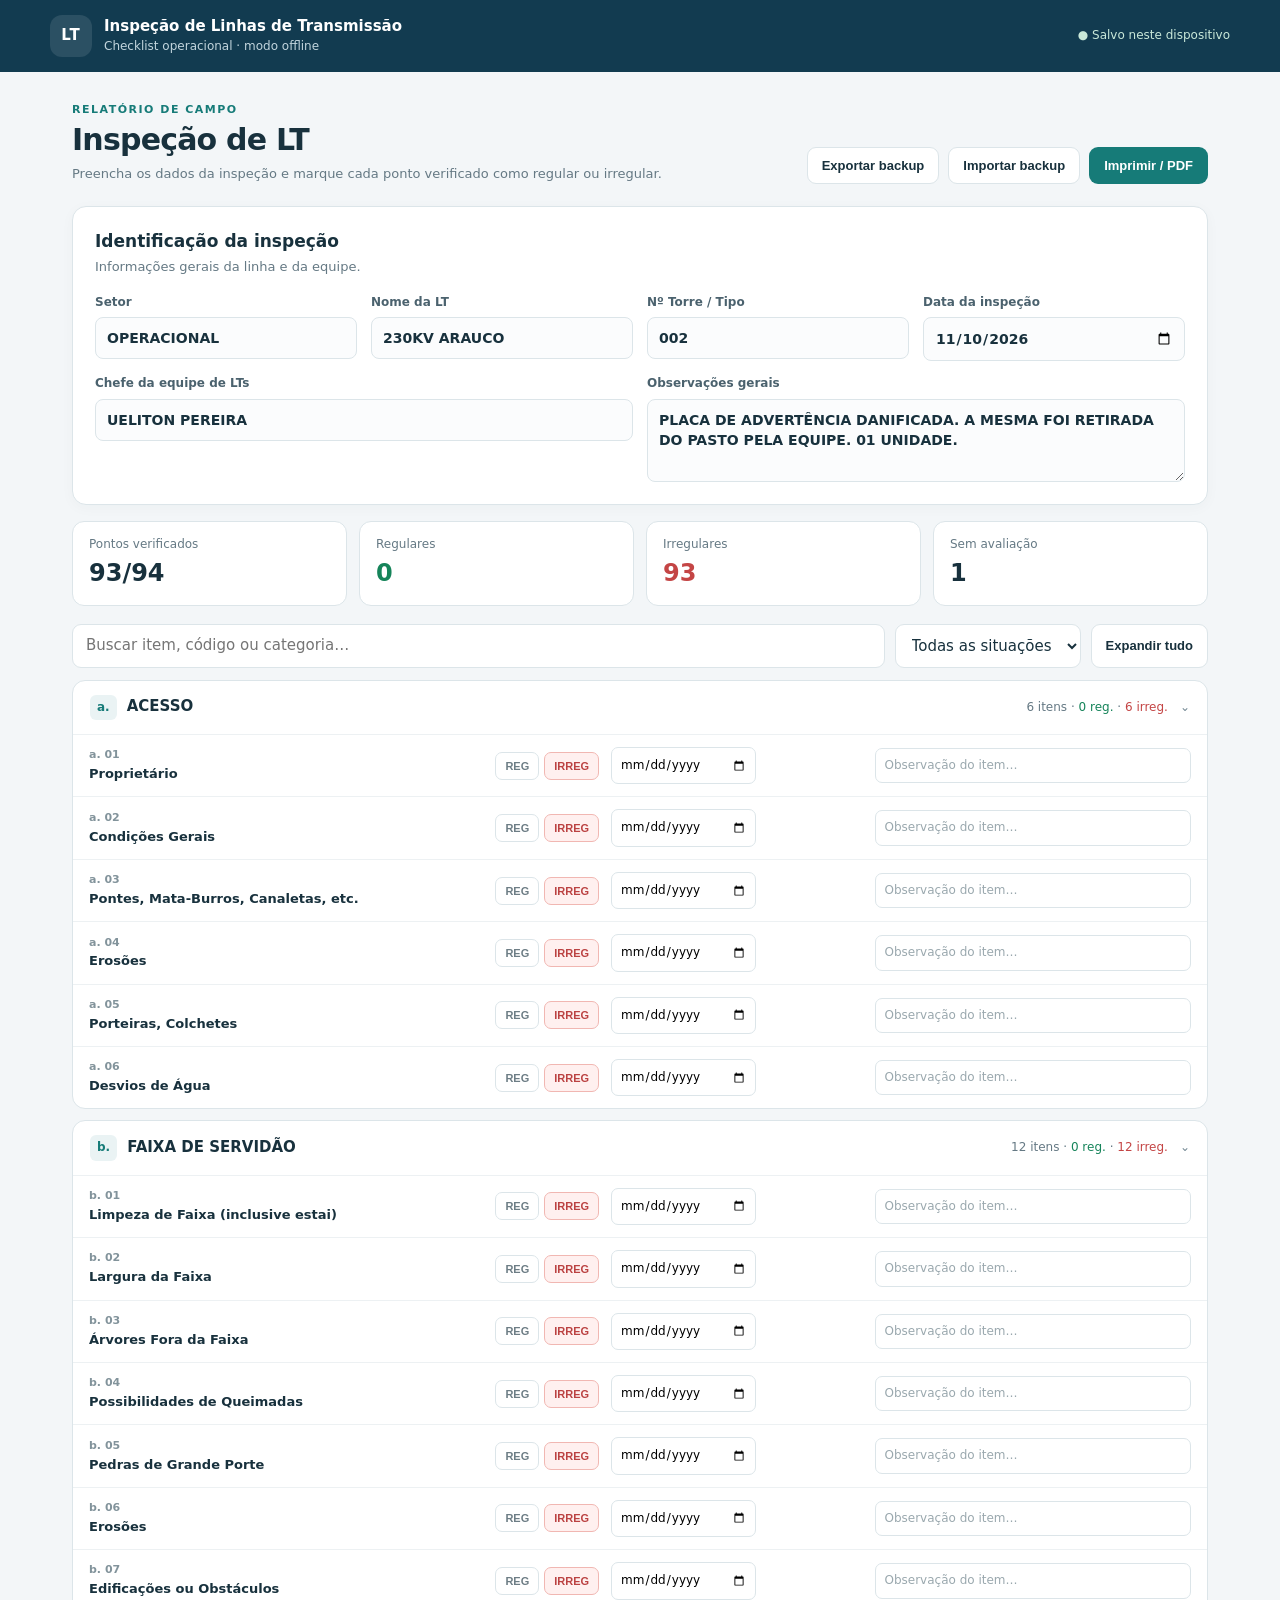
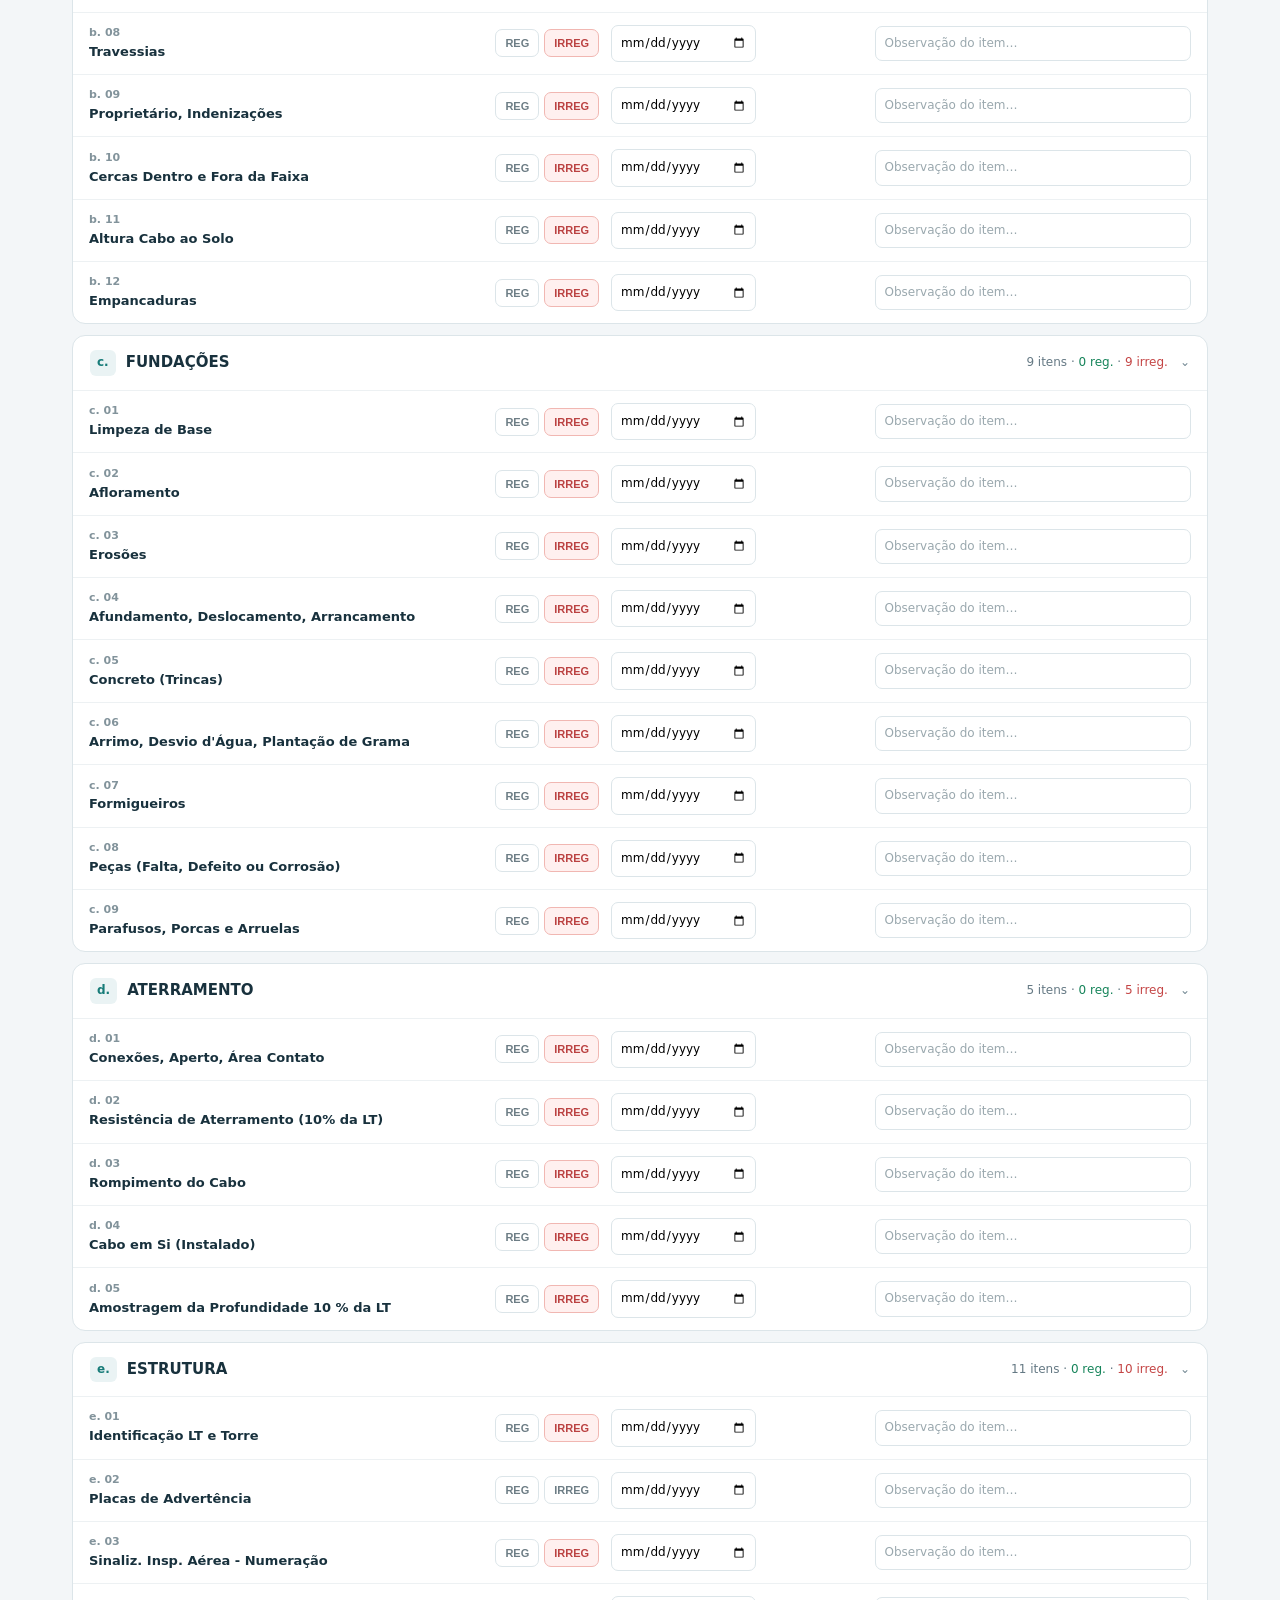
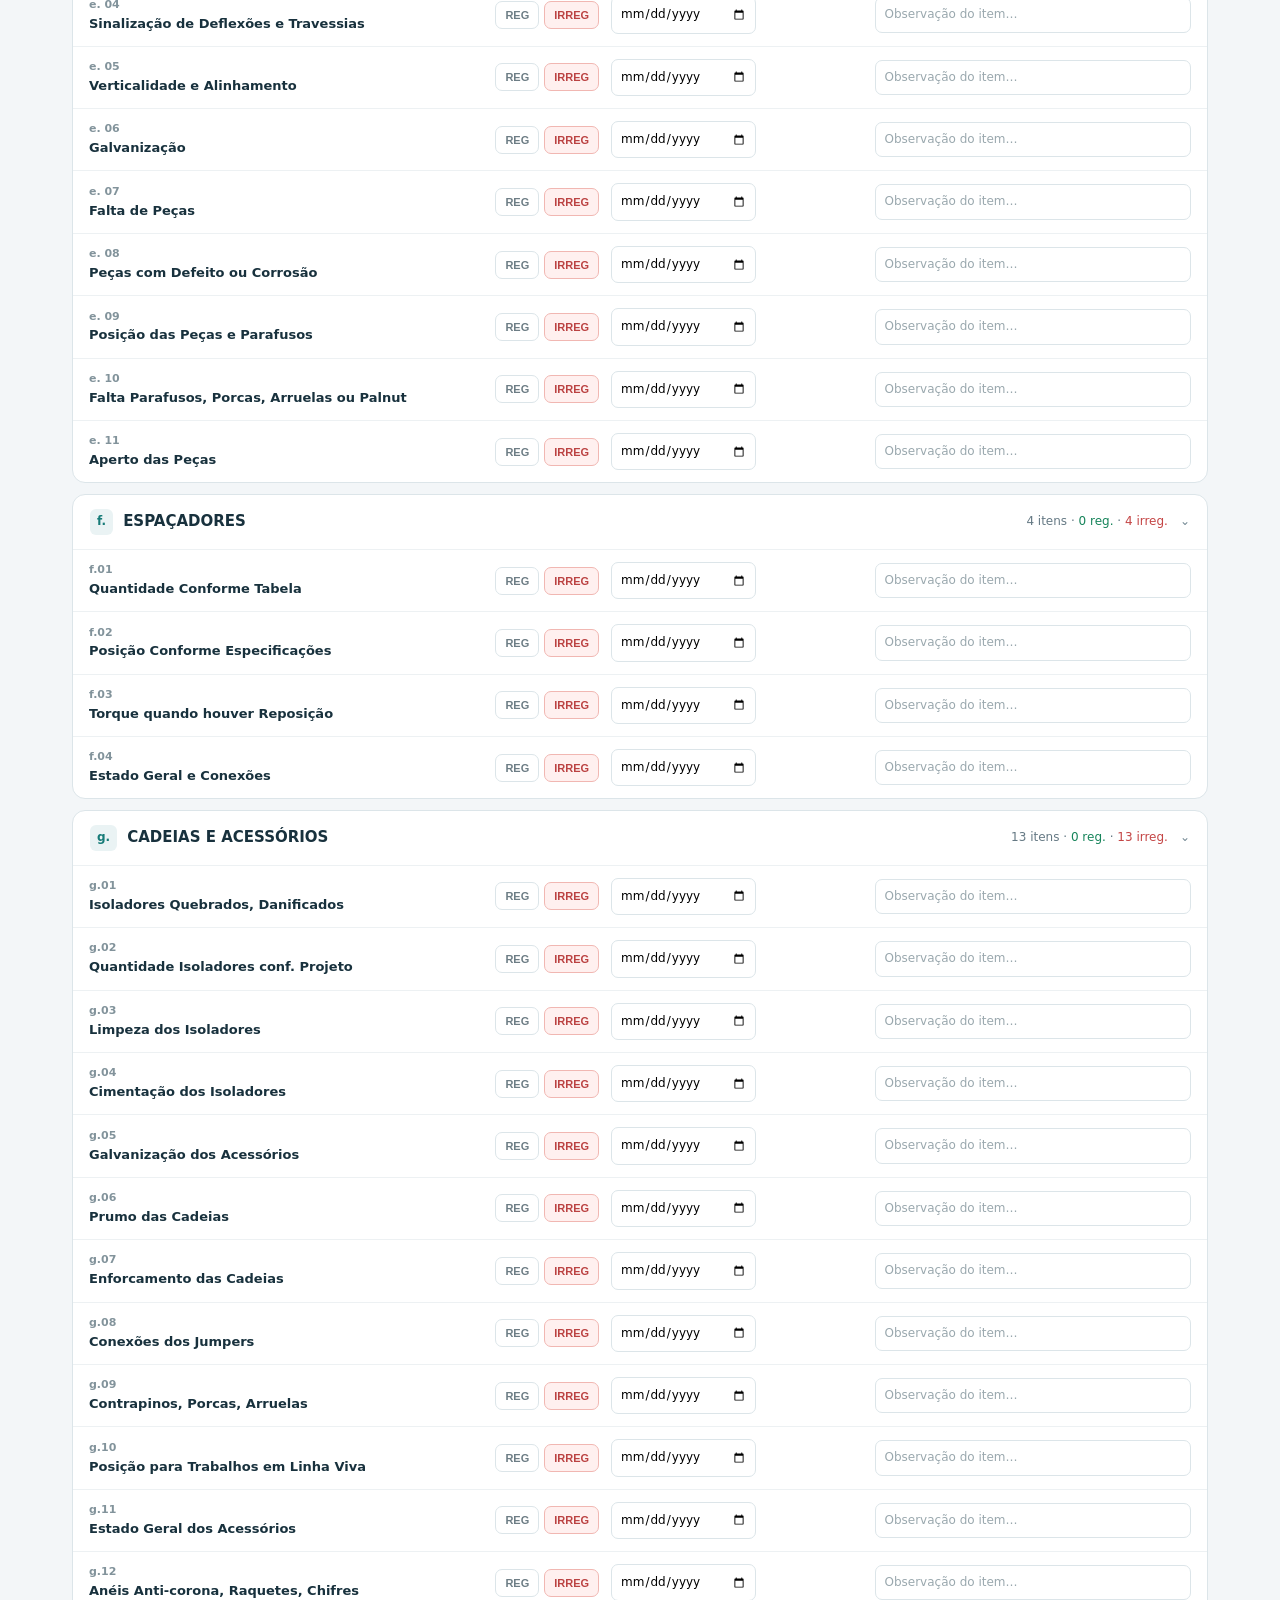
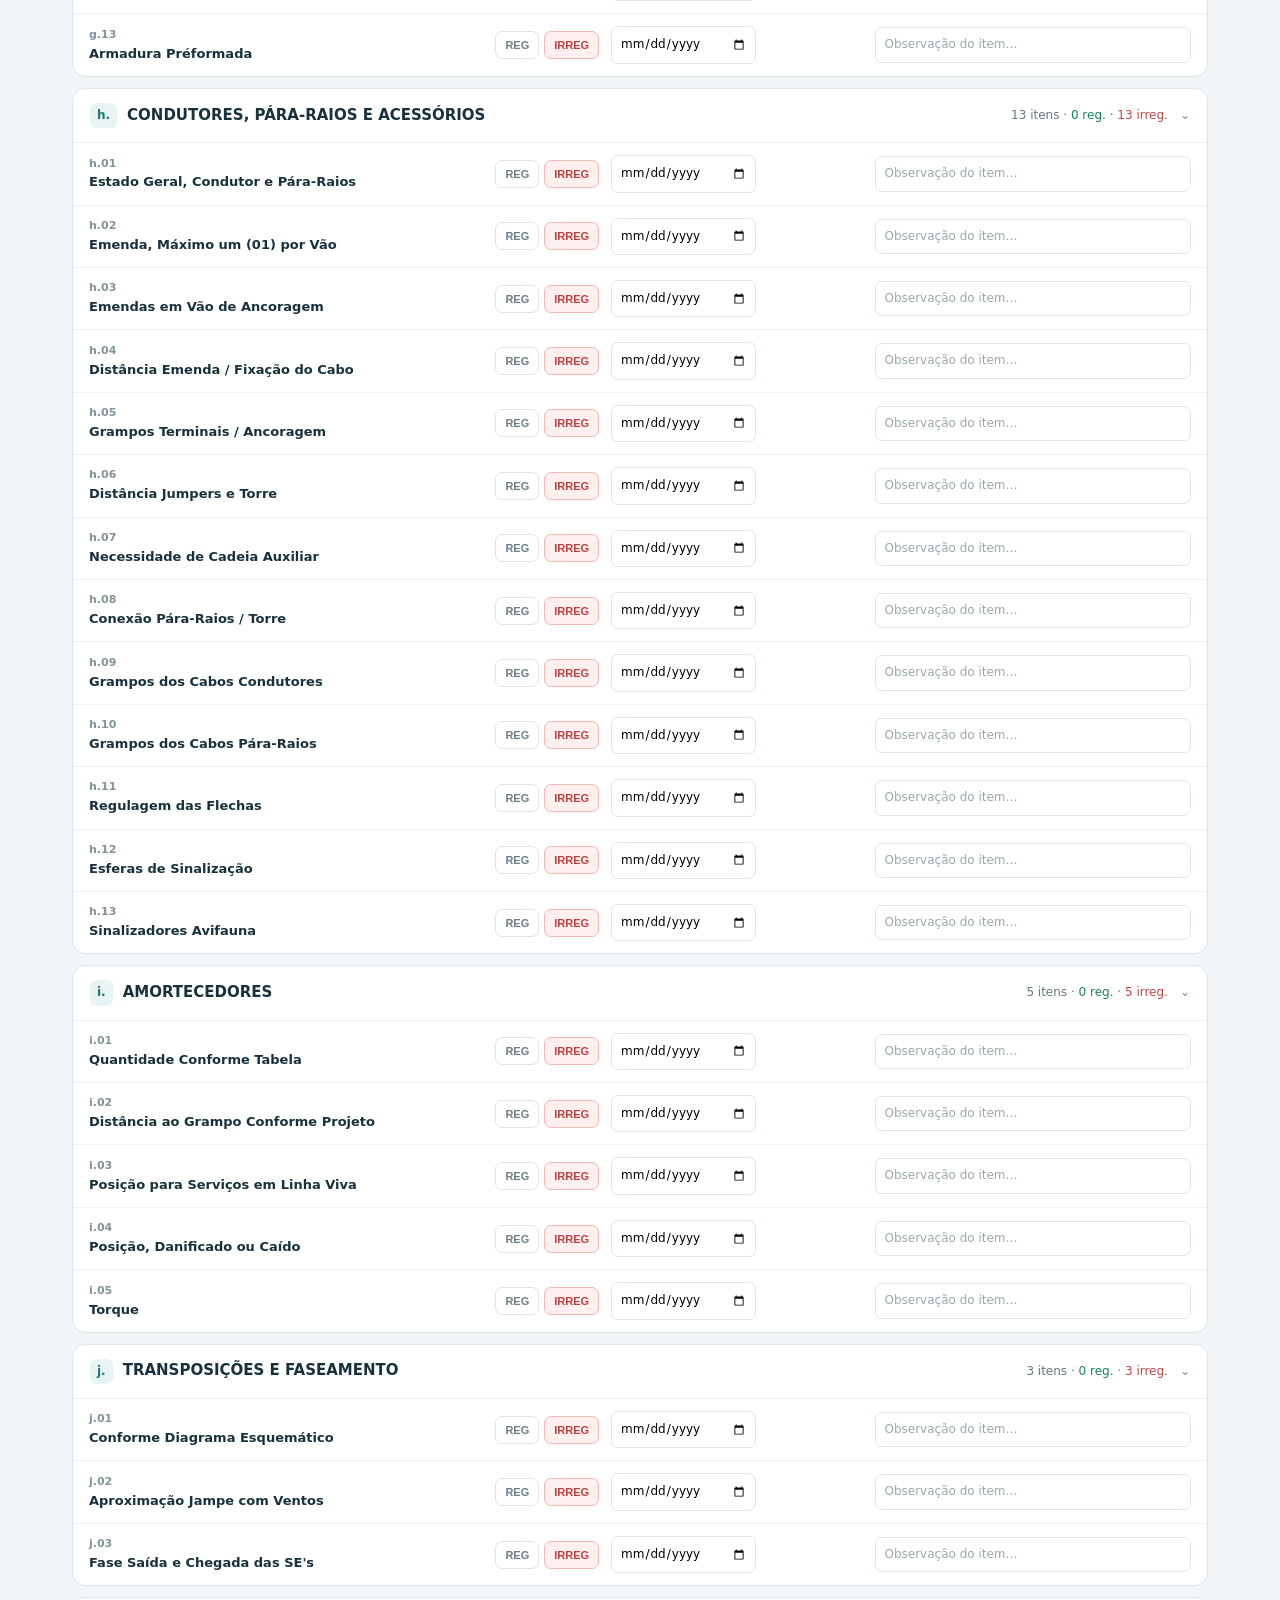
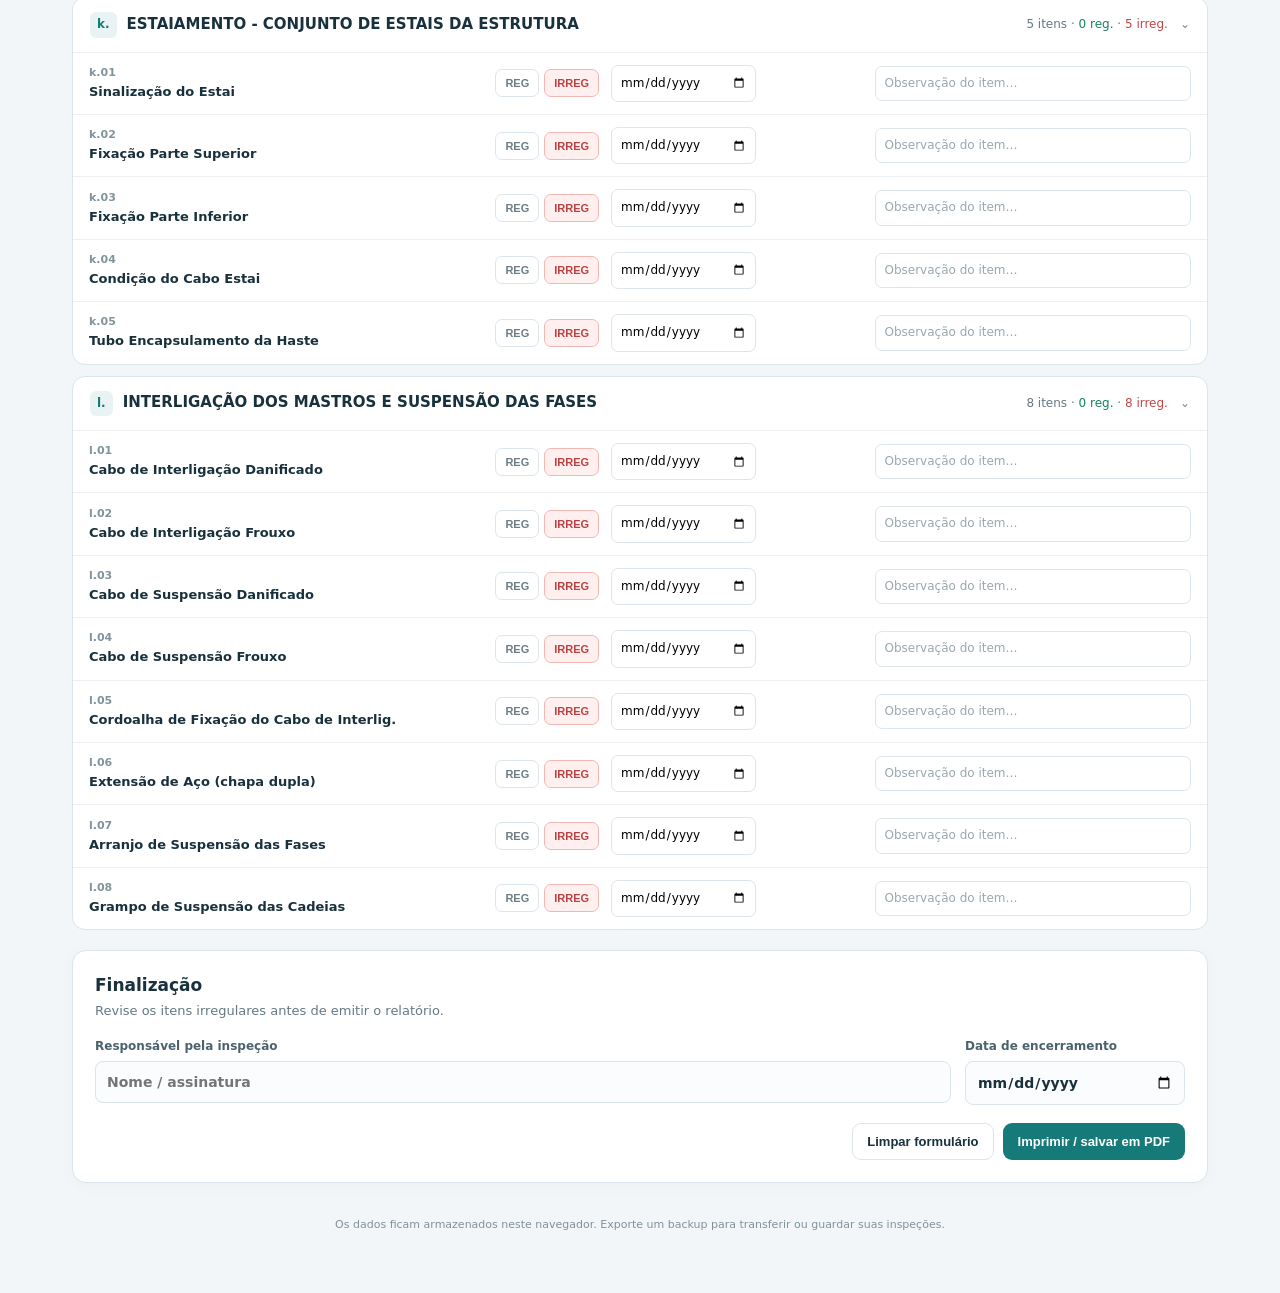
==== index.html @ e33406cc "Add files via upload" ====
<!doctype html>
<html lang="pt-BR">
<head>
<meta charset="utf-8"><meta name="viewport" content="width=device-width,initial-scale=1">
<meta name="theme-color" content="#123b50"><meta name="description" content="Inspeção de linhas de transmissão — funciona offline">
<link rel="manifest" href="manifest.webmanifest"><link rel="stylesheet" href="style.css">
<title>Inspeção de Linhas de Transmissão</title>
</head>
<body>
<header class="top">
  <div class="brand"><div class="mark">LT</div><div><strong>Inspeção de Linhas de Transmissão</strong><small>Checklist operacional · modo offline</small></div></div>
  <div class="head-actions"><span id="saveState" class="save">● Salvo neste dispositivo</span><button class="btn ghost" id="installBtn" hidden>Instalar app</button></div>
</header>
<main>
<section class="intro">
 <div><p class="eyebrow">RELATÓRIO DE CAMPO</p><h1>Inspeção de LT</h1><p class="muted">Preencha os dados da inspeção e marque cada ponto verificado como regular ou irregular.</p></div>
 <div class="actions"><button class="btn secondary" id="exportBtn">Exportar backup</button><button class="btn secondary" id="importBtn">Importar backup</button><button class="btn primary" id="printBtn">Imprimir / PDF</button><input type="file" id="importFile" accept="application/json" hidden></div>
</section>
<section class="panel">
 <div class="section-head"><div><h2>Identificação da inspeção</h2><p class="muted">Informações gerais da linha e da equipe.</p></div></div>
 <div class="form-grid">
  <label>Setor<input id="setor" autocomplete="organization"></label>
  <label>Nome da LT<input id="lt"></label>
  <label>Nº Torre / Tipo<input id="torre"></label>
  <label>Data da inspeção<input id="data" type="date"></label>
  <label class="span2">Chefe da equipe de LTs<input id="chefe"></label>
  <label class="span2">Observações gerais<textarea id="observacoes" rows="3"></textarea></label>
 </div>
</section>
<section class="stats">
 <div class="stat"><span>Pontos verificados</span><strong id="checkedCount">0/0</strong></div>
 <div class="stat"><span>Regulares</span><strong class="green" id="regularCount">0</strong></div>
 <div class="stat"><span>Irregulares</span><strong class="red" id="irregularCount">0</strong></div>
 <div class="stat"><span>Sem avaliação</span><strong id="pendingCount">0</strong></div>
</section>
<section class="toolbar">
 <input id="search" class="search" placeholder="Buscar item, código ou categoria…" aria-label="Buscar">
 <select id="filter" aria-label="Filtrar situação"><option value="all">Todas as situações</option><option value="pending">Sem avaliação</option><option value="REG">Regulares</option><option value="IRREG">Irregulares</option></select>
 <button class="btn ghost" id="expandBtn">Expandir tudo</button>
</section>
<div id="checklist"></div>
<section class="panel footer-panel">
 <div class="section-head"><div><h2>Finalização</h2><p class="muted">Revise os itens irregulares antes de emitir o relatório.</p></div></div>
 <div class="sign-grid"><label>Responsável pela inspeção<input id="responsavel" placeholder="Nome / assinatura"></label><label>Data de encerramento<input id="dataFim" type="date"></label></div>
 <div class="bottom-actions"><button class="btn secondary" id="resetBtn">Limpar formulário</button><button class="btn primary" id="printBottom">Imprimir / salvar em PDF</button></div>
</section>
<footer>Os dados ficam armazenados neste navegador. Exporte um backup para transferir ou guardar suas inspeções.</footer>
</main>
<script src="app.js"></script>
</body></html>
---- style.css ----
*{box-sizing:border-box} :root{--navy:#123b50;--teal:#167b78;--bg:#f3f6f8;--line:#dce5e9;--text:#18313d;--muted:#657984}
body{margin:0;background:var(--bg);color:var(--text);font:15px/1.45 Inter,system-ui,-apple-system,Segoe UI,sans-serif}
.top{background:var(--navy);color:#fff;padding:15px max(22px,calc((100% - 1180px)/2));display:flex;align-items:center;justify-content:space-between;gap:16px}
.brand{display:flex;align-items:center;gap:12px}.brand strong{display:block;font-size:15px}.brand small{display:block;color:#c2d5dd;font-size:12px}.mark{width:42px;height:42px;border-radius:12px;background:#ffffff1b;display:grid;place-items:center;font-weight:800;letter-spacing:1px}
.head-actions,.actions,.bottom-actions{display:flex;align-items:center;gap:9px;flex-wrap:wrap}.save{font-size:12px;color:#c9e8d9}
main{max-width:1180px;margin:30px auto;padding:0 22px}.intro{display:flex;justify-content:space-between;align-items:flex-end;gap:24px;margin-bottom:22px}.eyebrow{color:var(--teal);font-size:11px;font-weight:800;letter-spacing:1.5px;margin:0 0 5px}h1{font-size:30px;line-height:1.15;margin:0 0 8px;letter-spacing:-.8px}.muted{color:var(--muted);margin:0;font-size:13px}h2{font-size:17px;margin:0 0 4px}
.btn{border:1px solid transparent;border-radius:9px;padding:10px 14px;font-weight:700;font-size:13px;cursor:pointer;transition:.15s}.btn:hover{transform:translateY(-1px)}.primary{background:var(--teal);color:white}.secondary{background:white;border-color:var(--line);color:var(--text)}.ghost{background:#ffffff15;border-color:#ffffff35;color:inherit}.toolbar .ghost{background:white;border-color:var(--line);color:var(--text)}
.panel{background:white;border:1px solid var(--line);border-radius:14px;padding:22px;margin-bottom:16px;box-shadow:0 3px 14px #15384908}.section-head{display:flex;justify-content:space-between;align-items:center;margin-bottom:17px}
.form-grid{display:grid;grid-template-columns:repeat(4,1fr);gap:14px}.form-grid label,.sign-grid label{font-size:12px;font-weight:700;color:#4b626e;display:flex;flex-direction:column;gap:6px}.form-grid input,.form-grid textarea,.sign-grid input{width:100%;border:1px solid var(--line);border-radius:8px;padding:10px 11px;font:inherit;font-size:14px;color:var(--text);background:#fbfcfd;outline:none}.form-grid input:focus,.form-grid textarea:focus,.sign-grid input:focus,.search:focus{border-color:var(--teal);box-shadow:0 0 0 3px #167b7815}.span2{grid-column:span 2}
.stats{display:grid;grid-template-columns:repeat(4,1fr);gap:12px;margin:16px 0}.stat{background:white;border:1px solid var(--line);border-radius:12px;padding:14px 16px}.stat span{display:block;color:var(--muted);font-size:12px}.stat strong{display:block;font-size:24px;margin-top:3px}.green{color:#16845a}.red{color:#c44545}
.toolbar{display:flex;gap:10px;margin:18px 0 12px}.search{flex:1;min-width:180px;border:1px solid var(--line);border-radius:9px;padding:10px 13px;font:inherit;background:white}.toolbar select{border:1px solid var(--line);border-radius:9px;background:white;padding:10px 12px;color:var(--text);font:inherit}
.category{background:white;border:1px solid var(--line);border-radius:13px;margin-bottom:11px;overflow:hidden}.cat-head{display:flex;align-items:center;justify-content:space-between;padding:14px 17px;cursor:pointer;gap:12px}.cat-title{display:flex;align-items:center;gap:10px;font-weight:800}.cat-code{background:#eaf3f4;color:var(--teal);border-radius:6px;padding:4px 7px;font-size:12px}.cat-meta{color:var(--muted);font-size:12px}.chevron{color:#718792;transition:.2s}.category.closed .chevron{transform:rotate(-90deg)}.cat-body{border-top:1px solid #edf1f3}.category.closed .cat-body{display:none}
.item{display:grid;grid-template-columns:minmax(250px,1.25fr) auto minmax(180px,.8fr) minmax(180px,1fr);gap:12px;align-items:center;padding:12px 16px;border-bottom:1px solid #edf1f3}.item:last-child{border-bottom:0}.item-name{font-size:13px;font-weight:650}.item-code{display:block;color:#82939b;font-size:11px;margin-bottom:2px}
.status{display:flex;gap:5px}.status button{border:1px solid var(--line);border-radius:7px;padding:7px 9px;background:white;color:#6d7d85;font-size:11px;font-weight:800;cursor:pointer}.status button.active.reg{background:#e8f6ef;color:#18794e;border-color:#a9ddc2}.status button.active.irr{background:#fff0ef;color:#bb4242;border-color:#f1b7b2}
.item-fields{display:flex;gap:7px}.item-fields input{min-width:0;width:100%;border:1px solid var(--line);border-radius:7px;padding:8px;font:inherit;font-size:12px}.item-fields input[type=date]{max-width:145px}.item-fields input::placeholder{color:#9aa8ae}
.footer-panel{margin-top:20px}.sign-grid{display:grid;grid-template-columns:1fr 220px;gap:14px}.bottom-actions{justify-content:flex-end;margin-top:18px}footer{text-align:center;color:#81919a;font-size:11px;padding:18px 0 30px}
.empty{padding:30px;text-align:center;color:var(--muted);background:white;border-radius:12px}
@media(max-width:800px){main{margin:20px auto;padding:0 14px}.intro{display:block}.actions{margin-top:15px}.form-grid{grid-template-columns:repeat(2,1fr)}.stats{grid-template-columns:repeat(2,1fr)}.item{grid-template-columns:1fr auto}.item-fields{grid-column:1/-1}.item-fields input{flex:1}.toolbar{flex-wrap:wrap}.search{flex-basis:100%}}
@media(max-width:520px){.top{padding:12px 14px;align-items:flex-start}.brand strong{font-size:13px}.head-actions{flex-direction:column;align-items:flex-end}.save{font-size:10px}.form-grid{grid-template-columns:1fr}.span2{grid-column:auto}.sign-grid{grid-template-columns:1fr}.item{grid-template-columns:1fr}.status{grid-row:2}.item-fields{grid-column:auto}.cat-meta{display:none}.btn{padding:9px 11px}}
@media print{body{background:white;font-size:11px}.top{padding:8px 0;background:white;color:#123b50;border-bottom:2px solid #123b50}.brand small,.head-actions,.actions,.toolbar,.bottom-actions,footer{display:none!important}main{max-width:none;margin:10px 0;padding:0}.intro{margin:10px 0}.panel,.category,.stat{box-shadow:none;break-inside:avoid}.panel{padding:12px}.stats{margin:8px 0}.item{padding:6px 10px;grid-template-columns:1fr auto 1fr 1fr;gap:6px}.item-fields input{border:0;padding:2px}.cat-head{padding:8px 10px}.category.closed .cat-body{display:block}.category{break-inside:avoid}.cat-body{display:block!important}.form-grid input,.form-grid textarea,.sign-grid input{background:white;border:0;border-bottom:1px solid #aaa;padding:3px}.status button{padding:3px 5px}.eyebrow{margin-top:5px}}
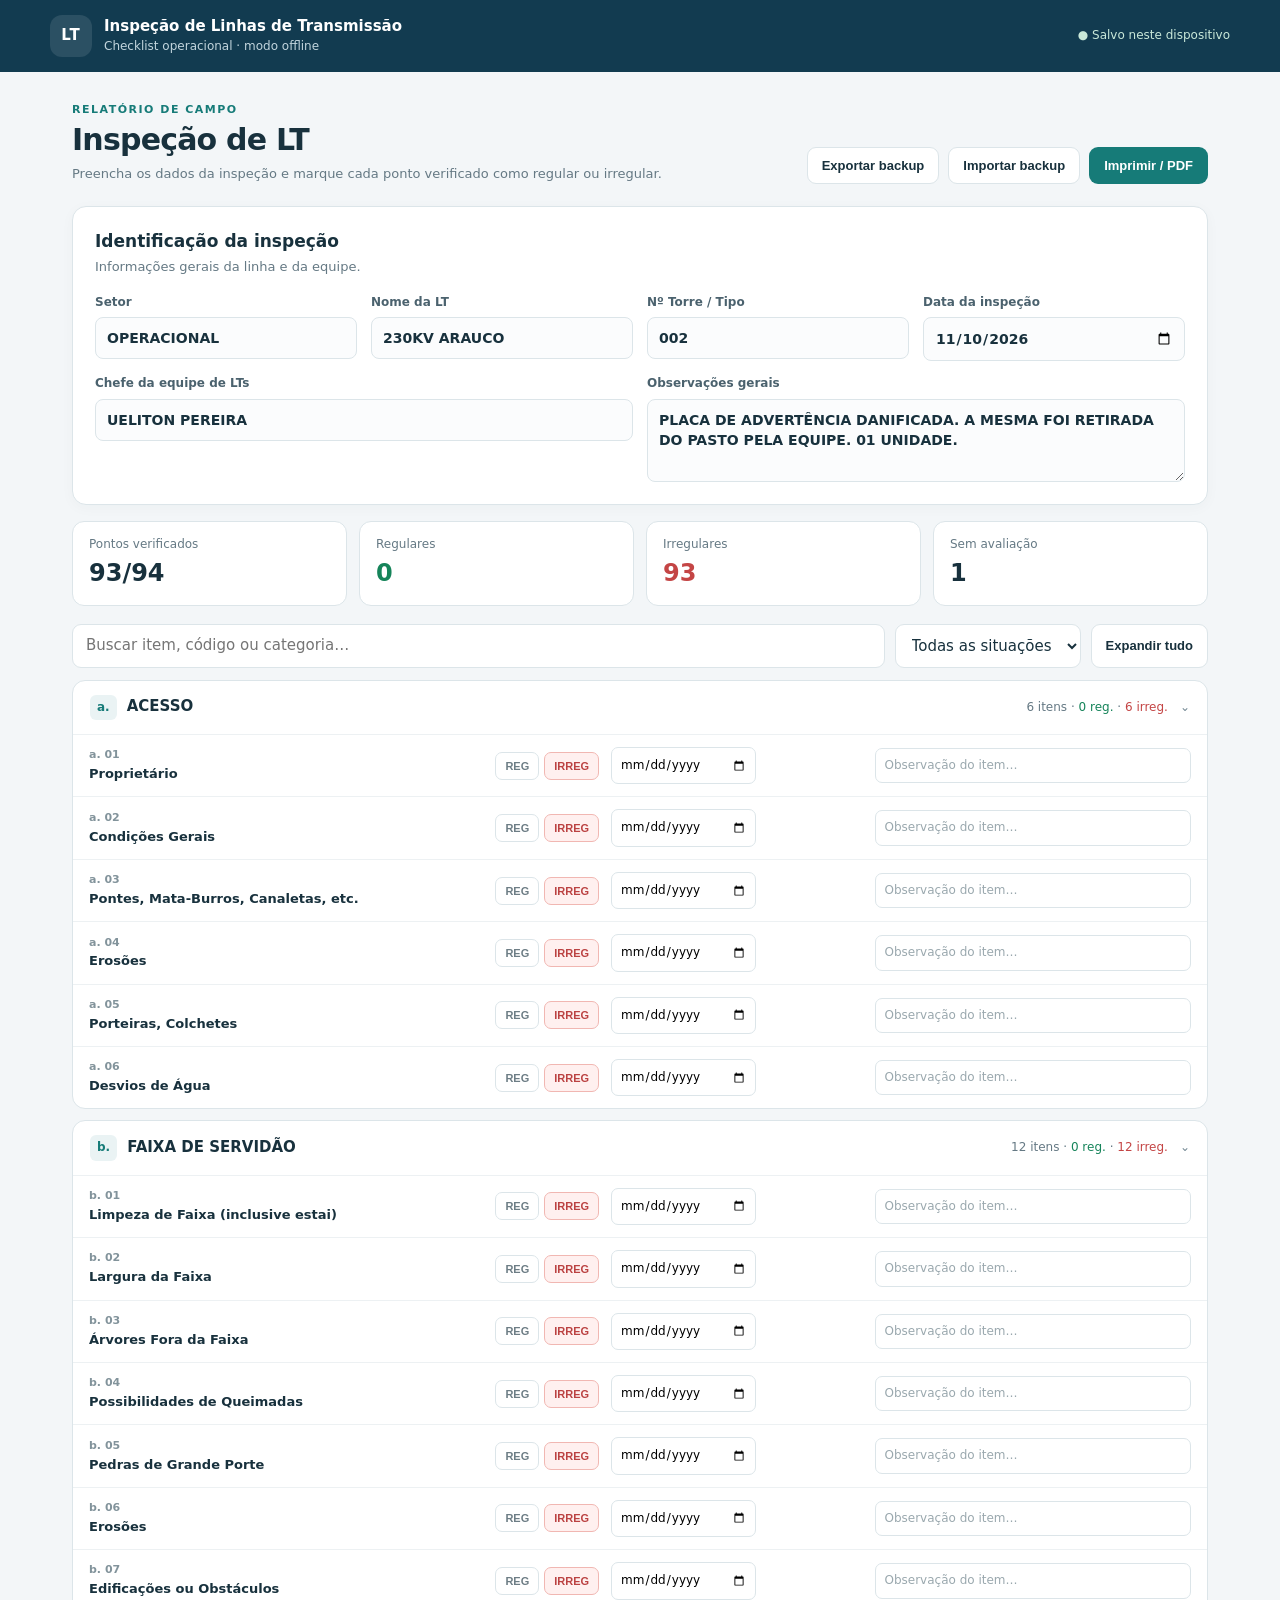
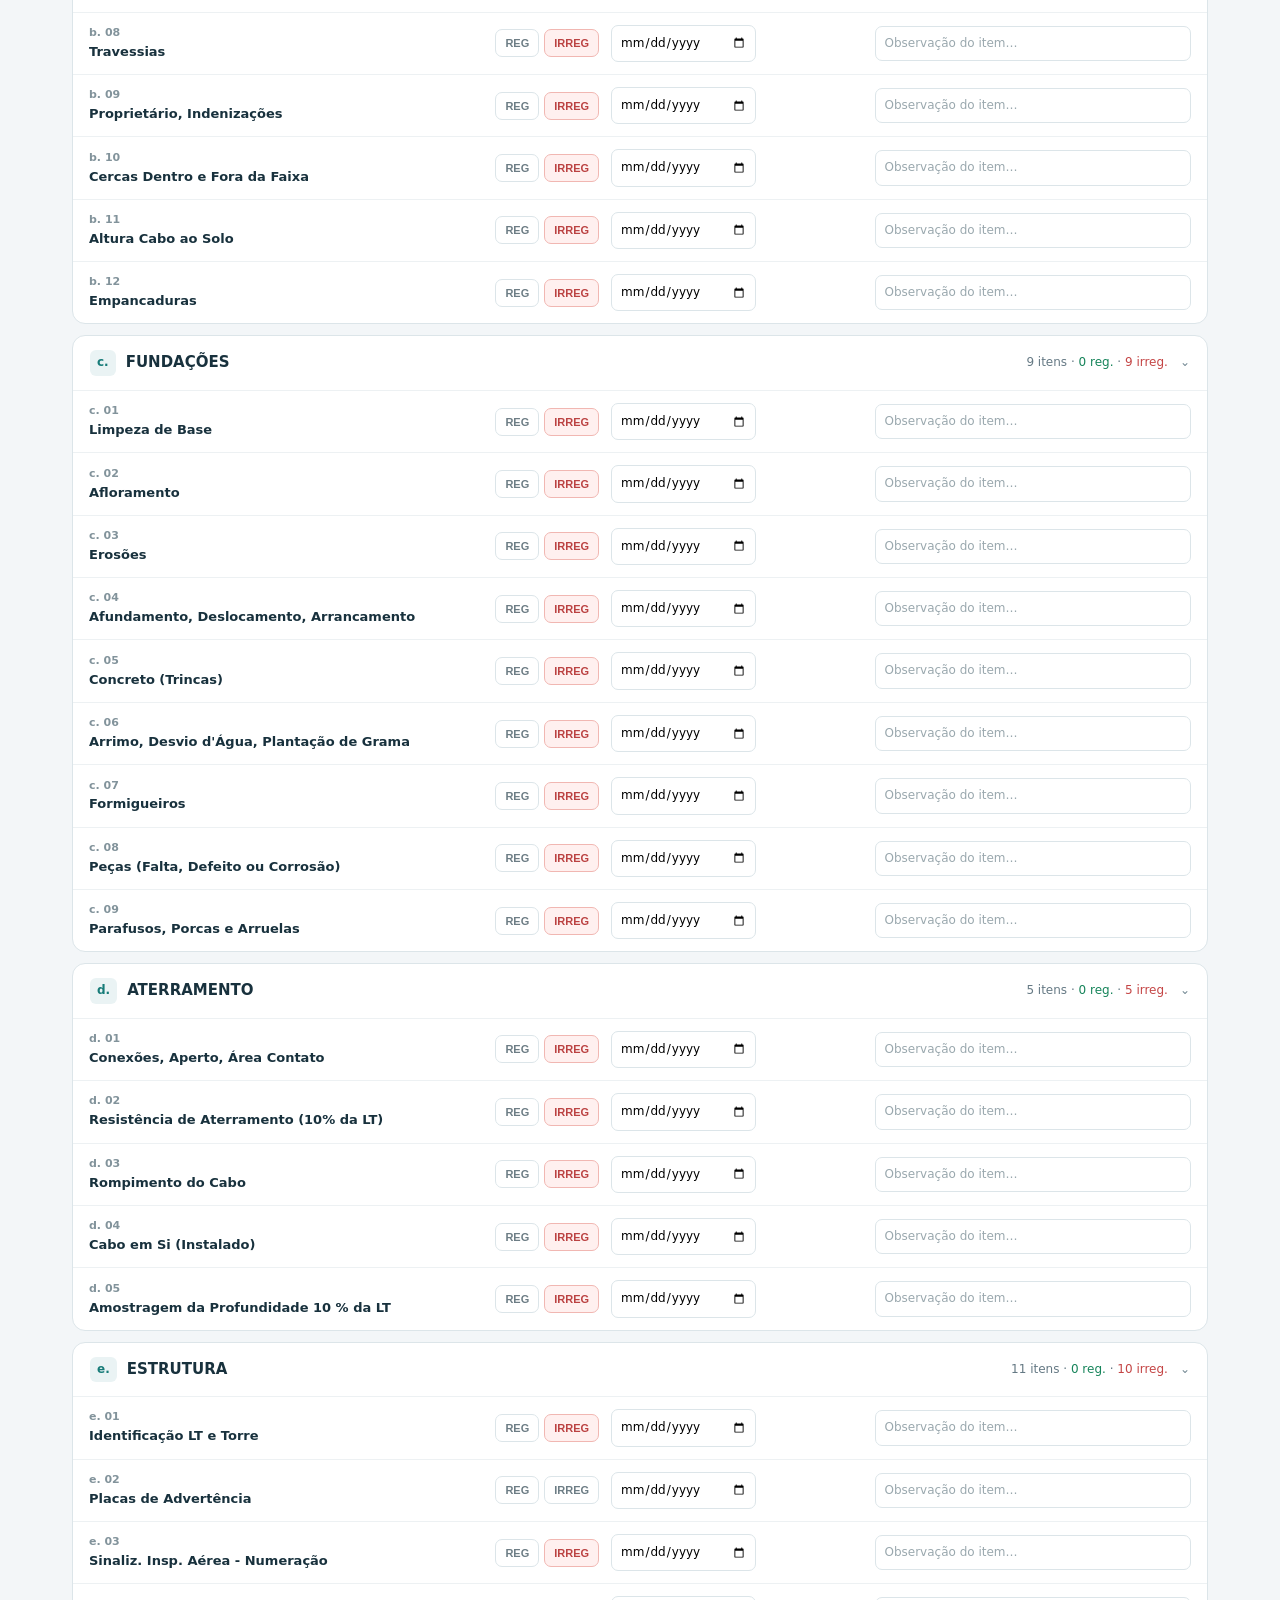
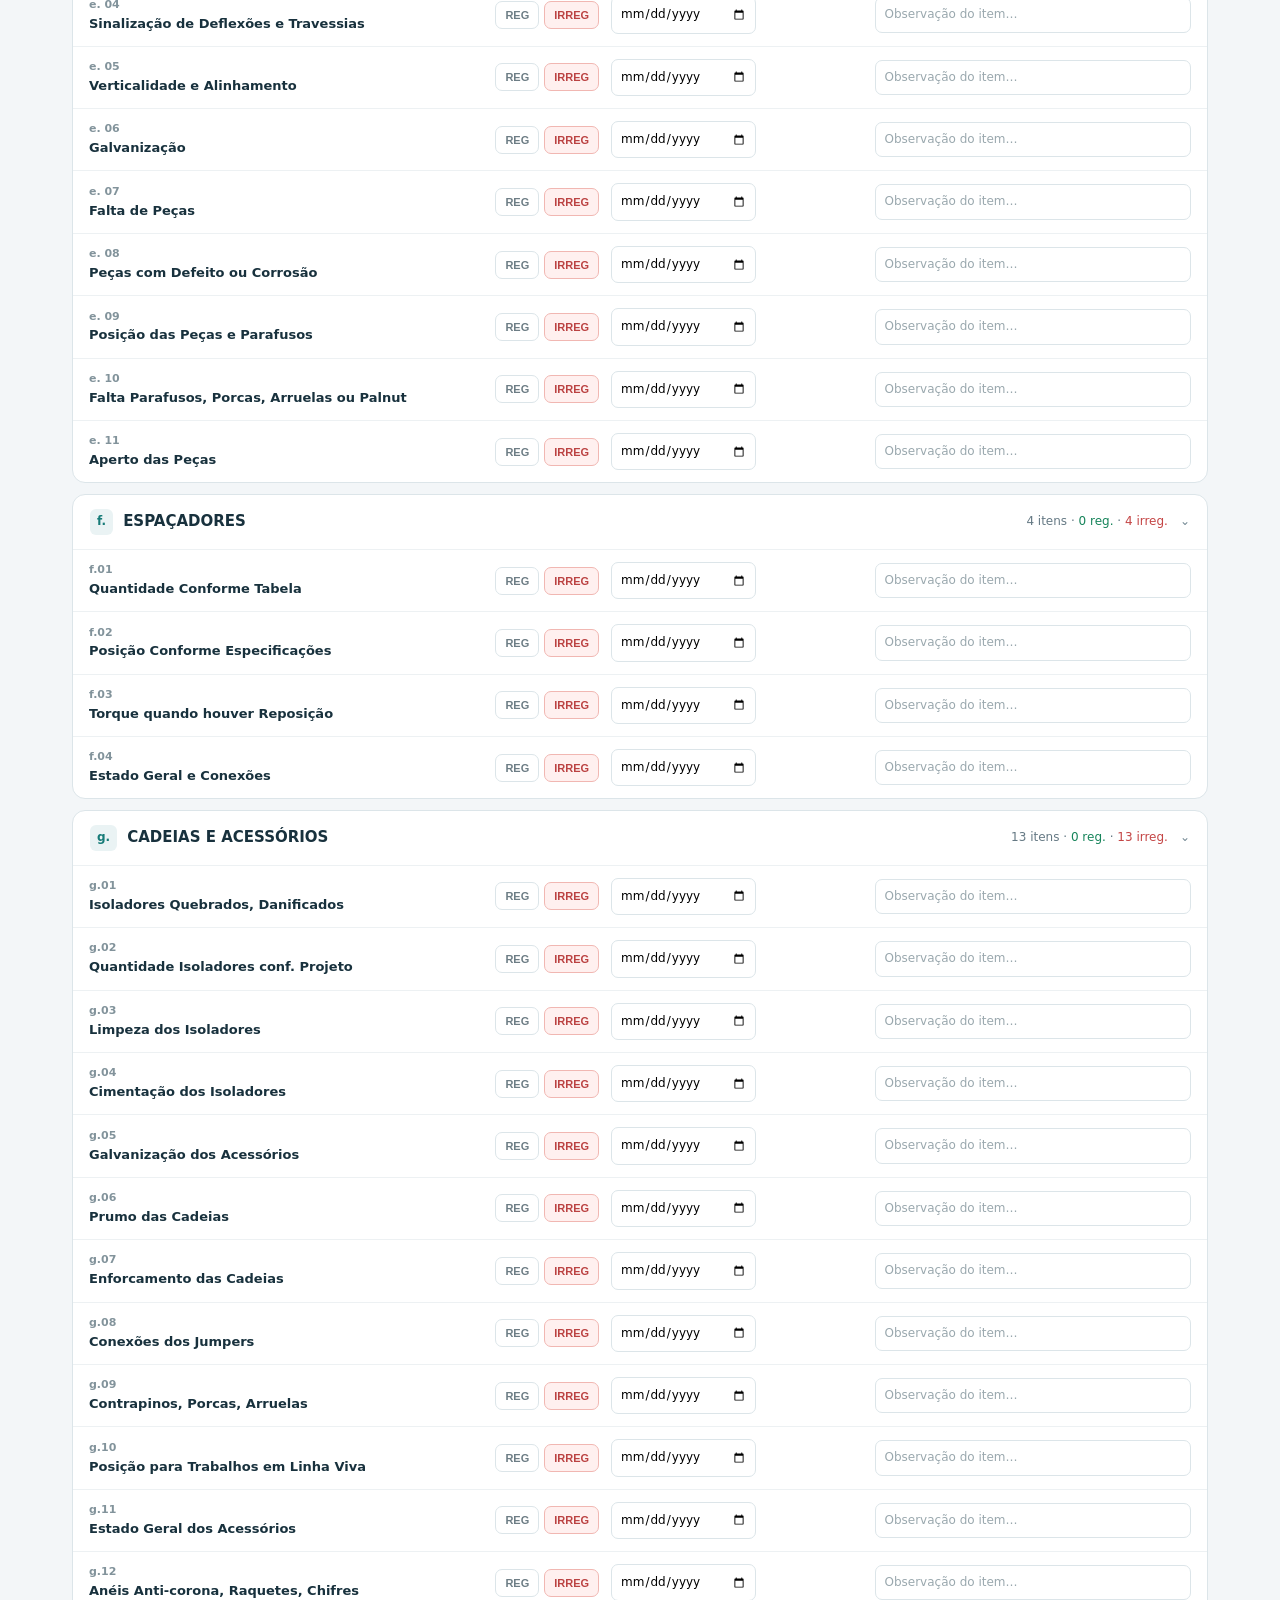
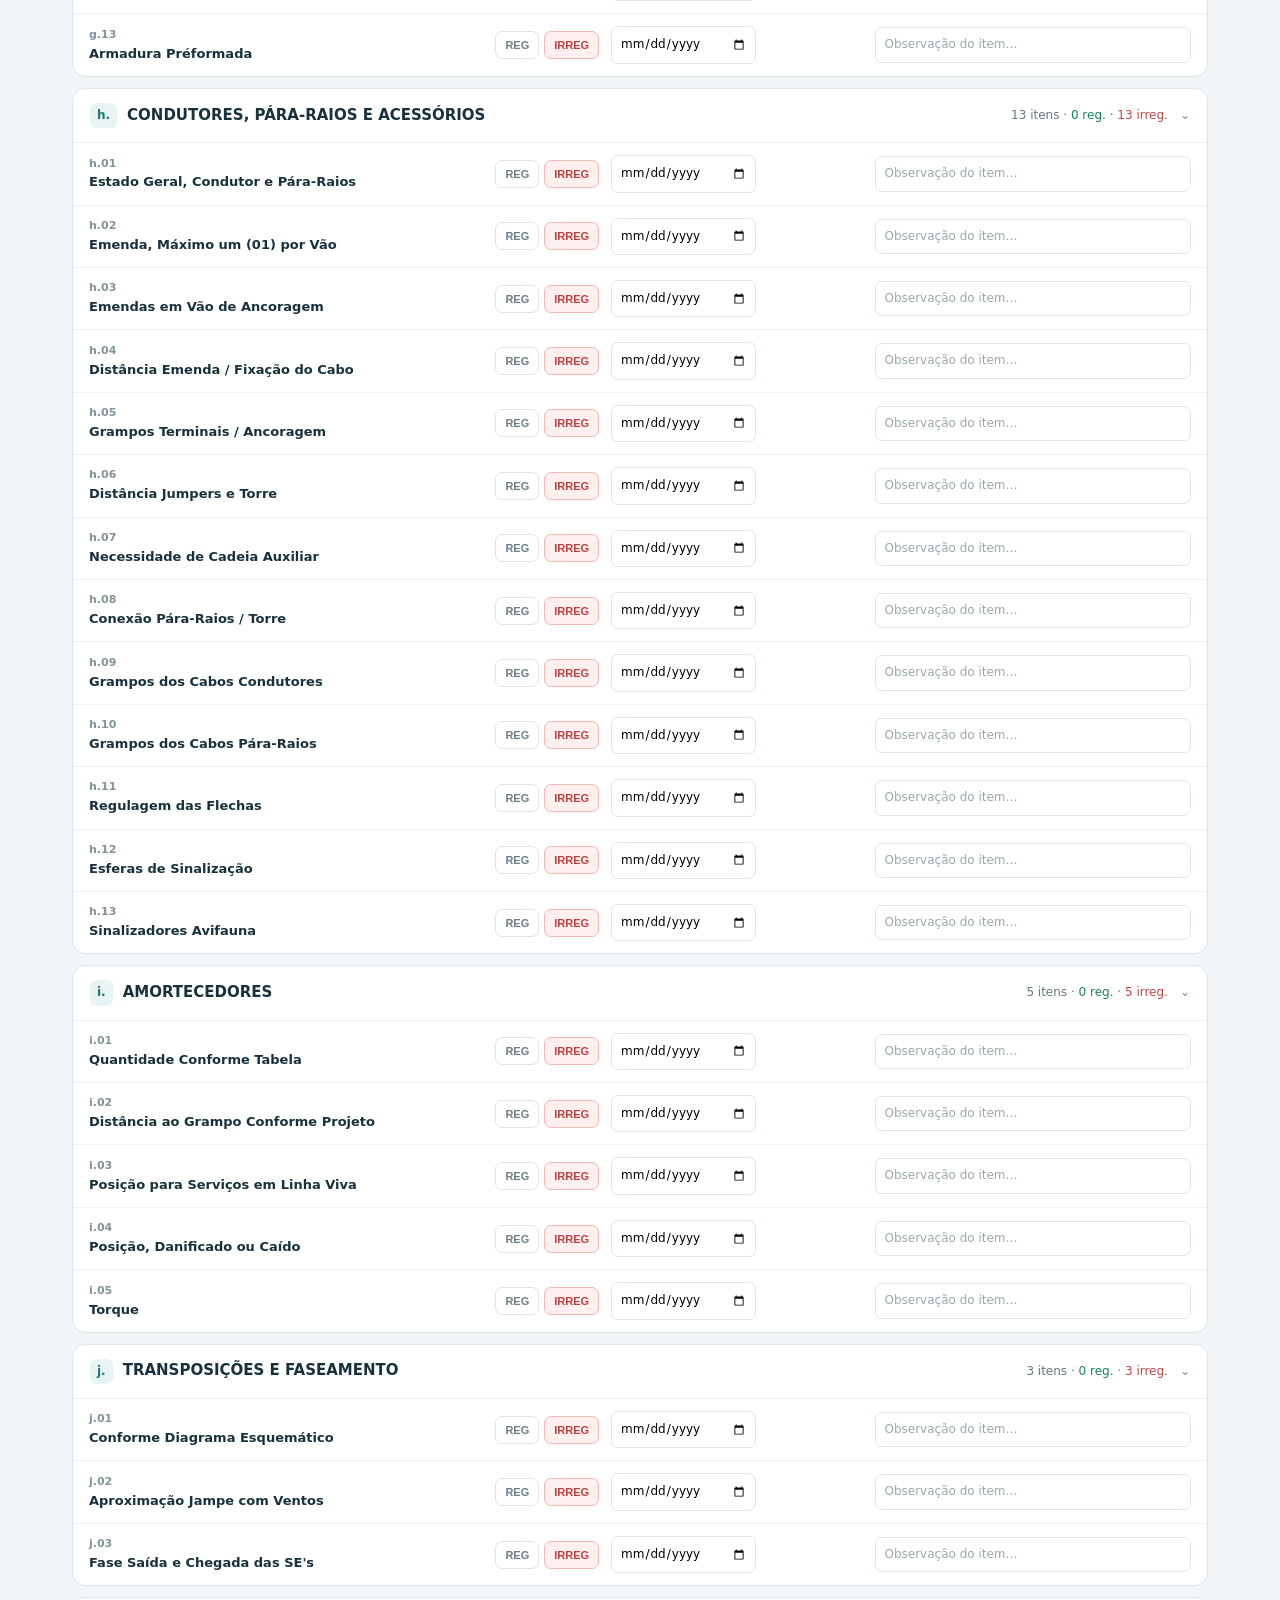
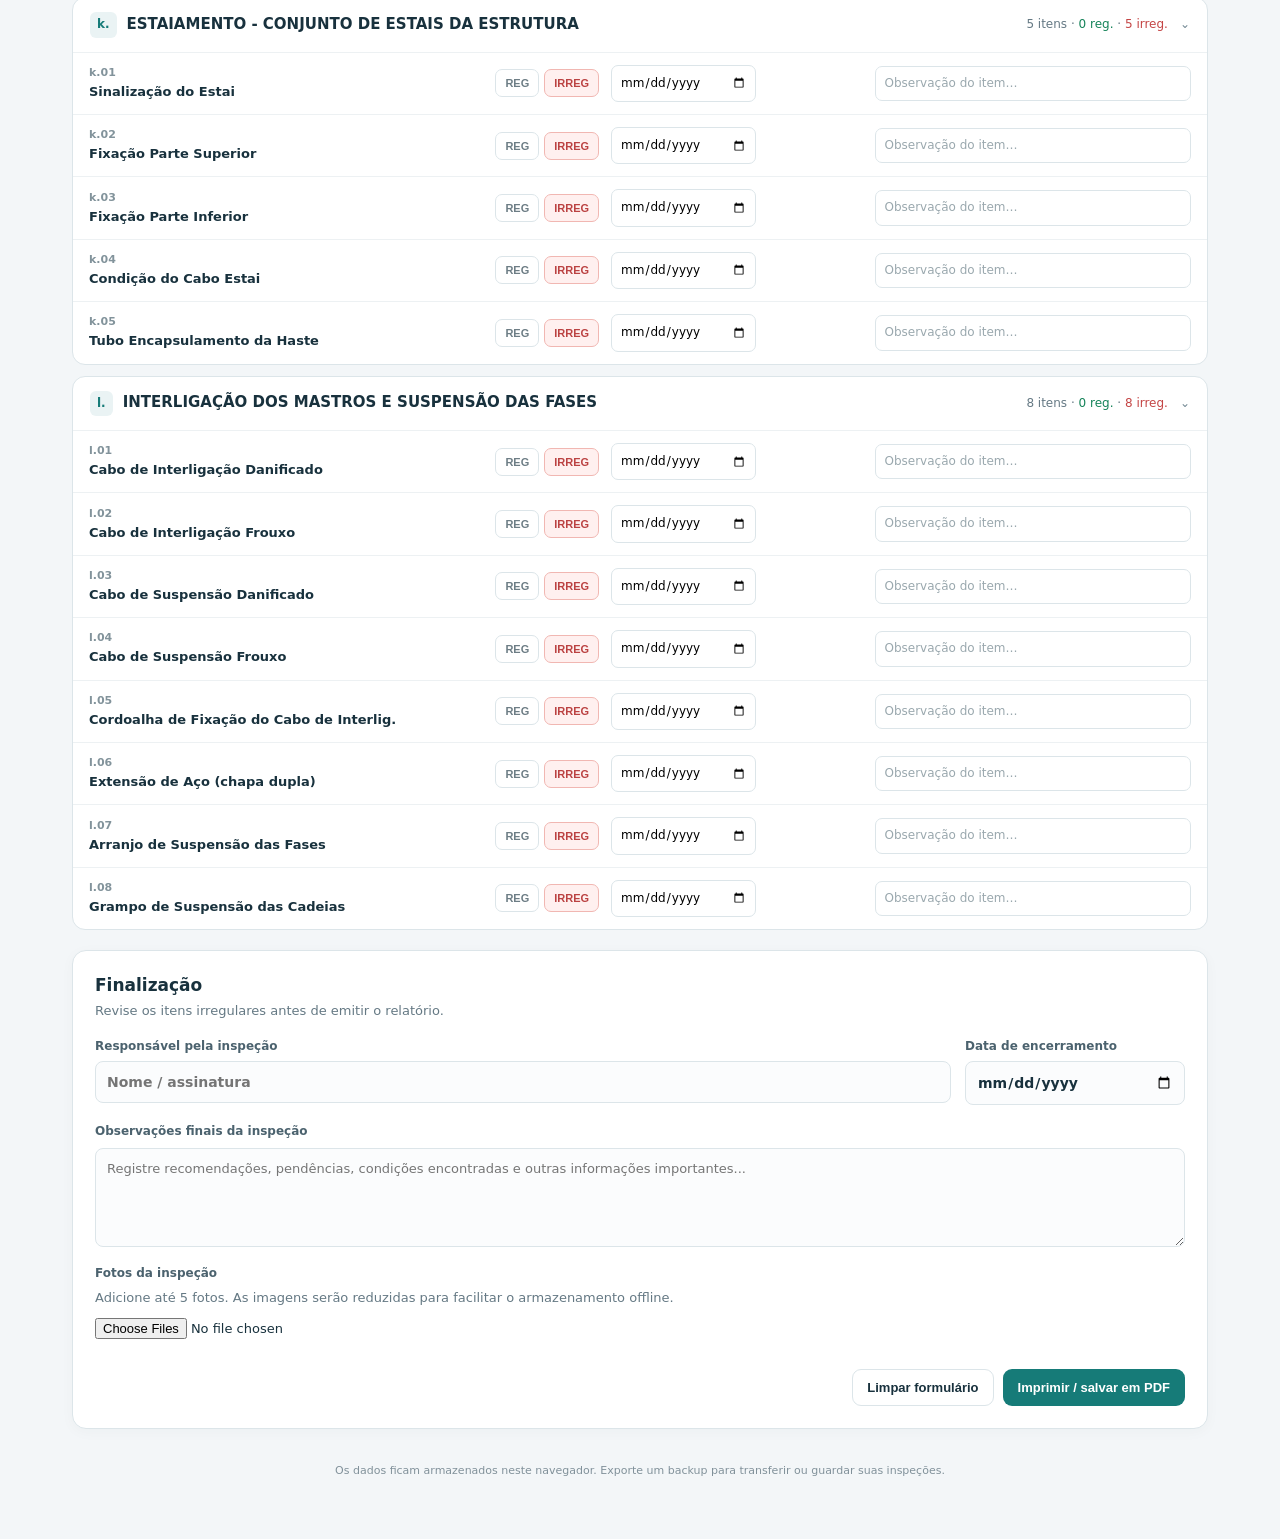
==== commit 660d222a: "Add files via upload" ====
--- a/index.html
+++ b/index.html
@@ -42,6 +42,13 @@
 <section class="panel footer-panel">
  <div class="section-head"><div><h2>Finalização</h2><p class="muted">Revise os itens irregulares antes de emitir o relatório.</p></div></div>
  <div class="sign-grid"><label>Responsável pela inspeção<input id="responsavel" placeholder="Nome / assinatura"></label><label>Data de encerramento<input id="dataFim" type="date"></label></div>
+ <div class="final-notes"><label for="observacoesFinais">Observações finais da inspeção</label><textarea id="observacoesFinais" rows="4" placeholder="Registre recomendações, pendências, condições encontradas e outras informações importantes..."></textarea></div>
+ <div class="photo-area">
+  <label for="fotosInspecao" class="photo-label">Fotos da inspeção</label>
+  <p class="muted">Adicione até 5 fotos. As imagens serão reduzidas para facilitar o armazenamento offline.</p>
+  <input id="fotosInspecao" type="file" accept="image/*" multiple>
+  <div id="photoPreview" class="photo-preview"></div>
+ </div>
  <div class="bottom-actions"><button class="btn secondary" id="resetBtn">Limpar formulário</button><button class="btn primary" id="printBottom">Imprimir / salvar em PDF</button></div>
 </section>
 <footer>Os dados ficam armazenados neste navegador. Exporte um backup para transferir ou guardar suas inspeções.</footer>
--- a/style.css
+++ b/style.css
@@ -18,3 +18,21 @@
 @media(max-width:800px){main{margin:20px auto;padding:0 14px}.intro{display:block}.actions{margin-top:15px}.form-grid{grid-template-columns:repeat(2,1fr)}.stats{grid-template-columns:repeat(2,1fr)}.item{grid-template-columns:1fr auto}.item-fields{grid-column:1/-1}.item-fields input{flex:1}.toolbar{flex-wrap:wrap}.search{flex-basis:100%}}
 @media(max-width:520px){.top{padding:12px 14px;align-items:flex-start}.brand strong{font-size:13px}.head-actions{flex-direction:column;align-items:flex-end}.save{font-size:10px}.form-grid{grid-template-columns:1fr}.span2{grid-column:auto}.sign-grid{grid-template-columns:1fr}.item{grid-template-columns:1fr}.status{grid-row:2}.item-fields{grid-column:auto}.cat-meta{display:none}.btn{padding:9px 11px}}
 @media print{body{background:white;font-size:11px}.top{padding:8px 0;background:white;color:#123b50;border-bottom:2px solid #123b50}.brand small,.head-actions,.actions,.toolbar,.bottom-actions,footer{display:none!important}main{max-width:none;margin:10px 0;padding:0}.intro{margin:10px 0}.panel,.category,.stat{box-shadow:none;break-inside:avoid}.panel{padding:12px}.stats{margin:8px 0}.item{padding:6px 10px;grid-template-columns:1fr auto 1fr 1fr;gap:6px}.item-fields input{border:0;padding:2px}.cat-head{padding:8px 10px}.category.closed .cat-body{display:block}.category{break-inside:avoid}.cat-body{display:block!important}.form-grid input,.form-grid textarea,.sign-grid input{background:white;border:0;border-bottom:1px solid #aaa;padding:3px}.status button{padding:3px 5px}.eyebrow{margin-top:5px}}
+
+/* Campos finais e anexos fotográficos */
+.final-notes,.photo-area{margin-top:18px}
+.final-notes label,.photo-label{display:block;font-size:12px;font-weight:800;color:#4b626e;margin-bottom:7px}
+.final-notes textarea{display:block;width:100%;border:1px solid var(--line);border-radius:8px;padding:11px;font:inherit;font-size:13px;background:#fbfcfd;color:var(--text);resize:vertical}
+.photo-area>p{margin:0 0 10px}
+.photo-area input[type=file]{display:block;max-width:100%;font:inherit;font-size:13px;margin:8px 0 12px}
+.photo-preview{display:flex;flex-wrap:wrap;gap:12px}
+.photo-card{width:150px;border:1px solid var(--line);border-radius:10px;padding:7px;background:#fbfcfd;display:flex;flex-direction:column;gap:5px}
+.photo-card img{width:100%;height:105px;object-fit:cover;border-radius:6px}
+.photo-card span{font-size:11px;color:var(--muted);overflow-wrap:anywhere}
+.remove-photo{border:0;background:#fff0ef;color:#b53e3e;border-radius:6px;padding:5px;font-size:11px;font-weight:700;cursor:pointer}
+@media print{
+ .photo-area input[type=file],.remove-photo{display:none!important}
+ .photo-card{break-inside:avoid}
+ .photo-card img{height:auto;max-height:180px;object-fit:contain}
+ .final-notes textarea{border:1px solid #aaa;background:white;min-height:70px}
+}
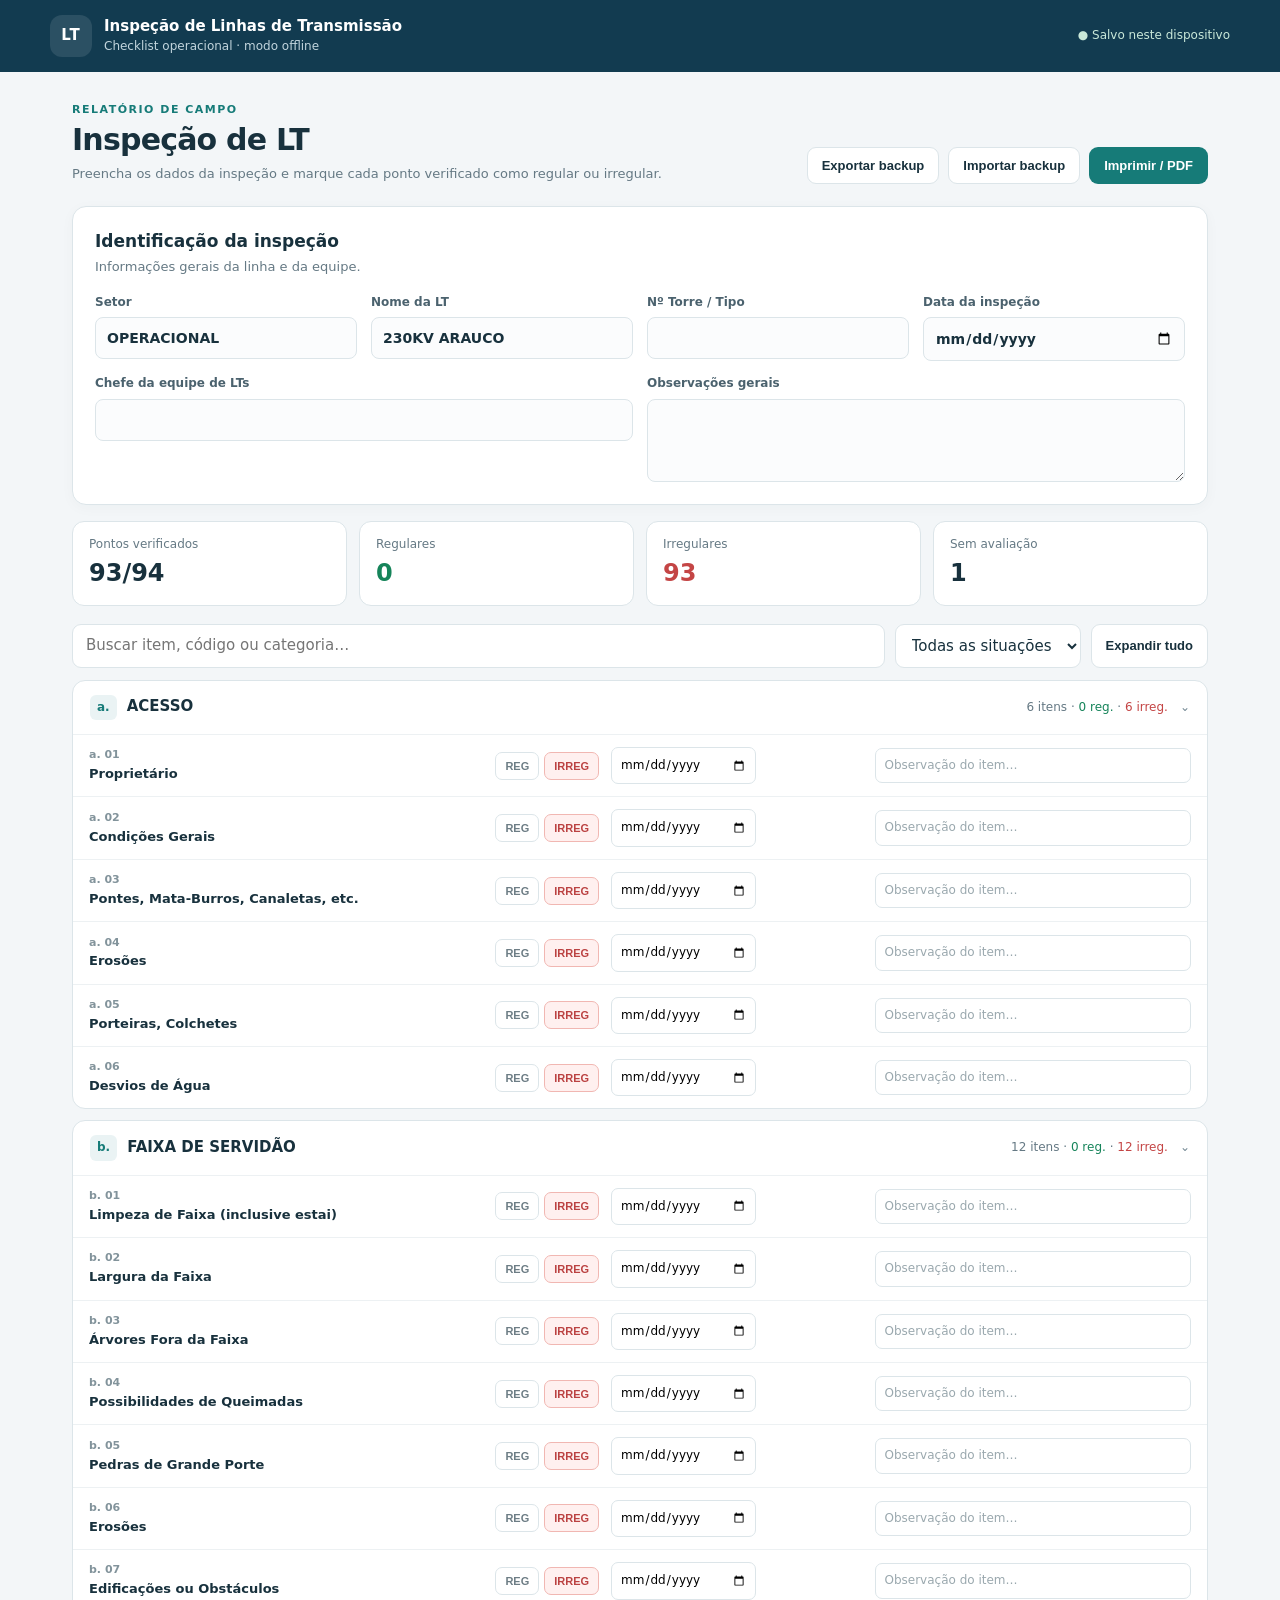
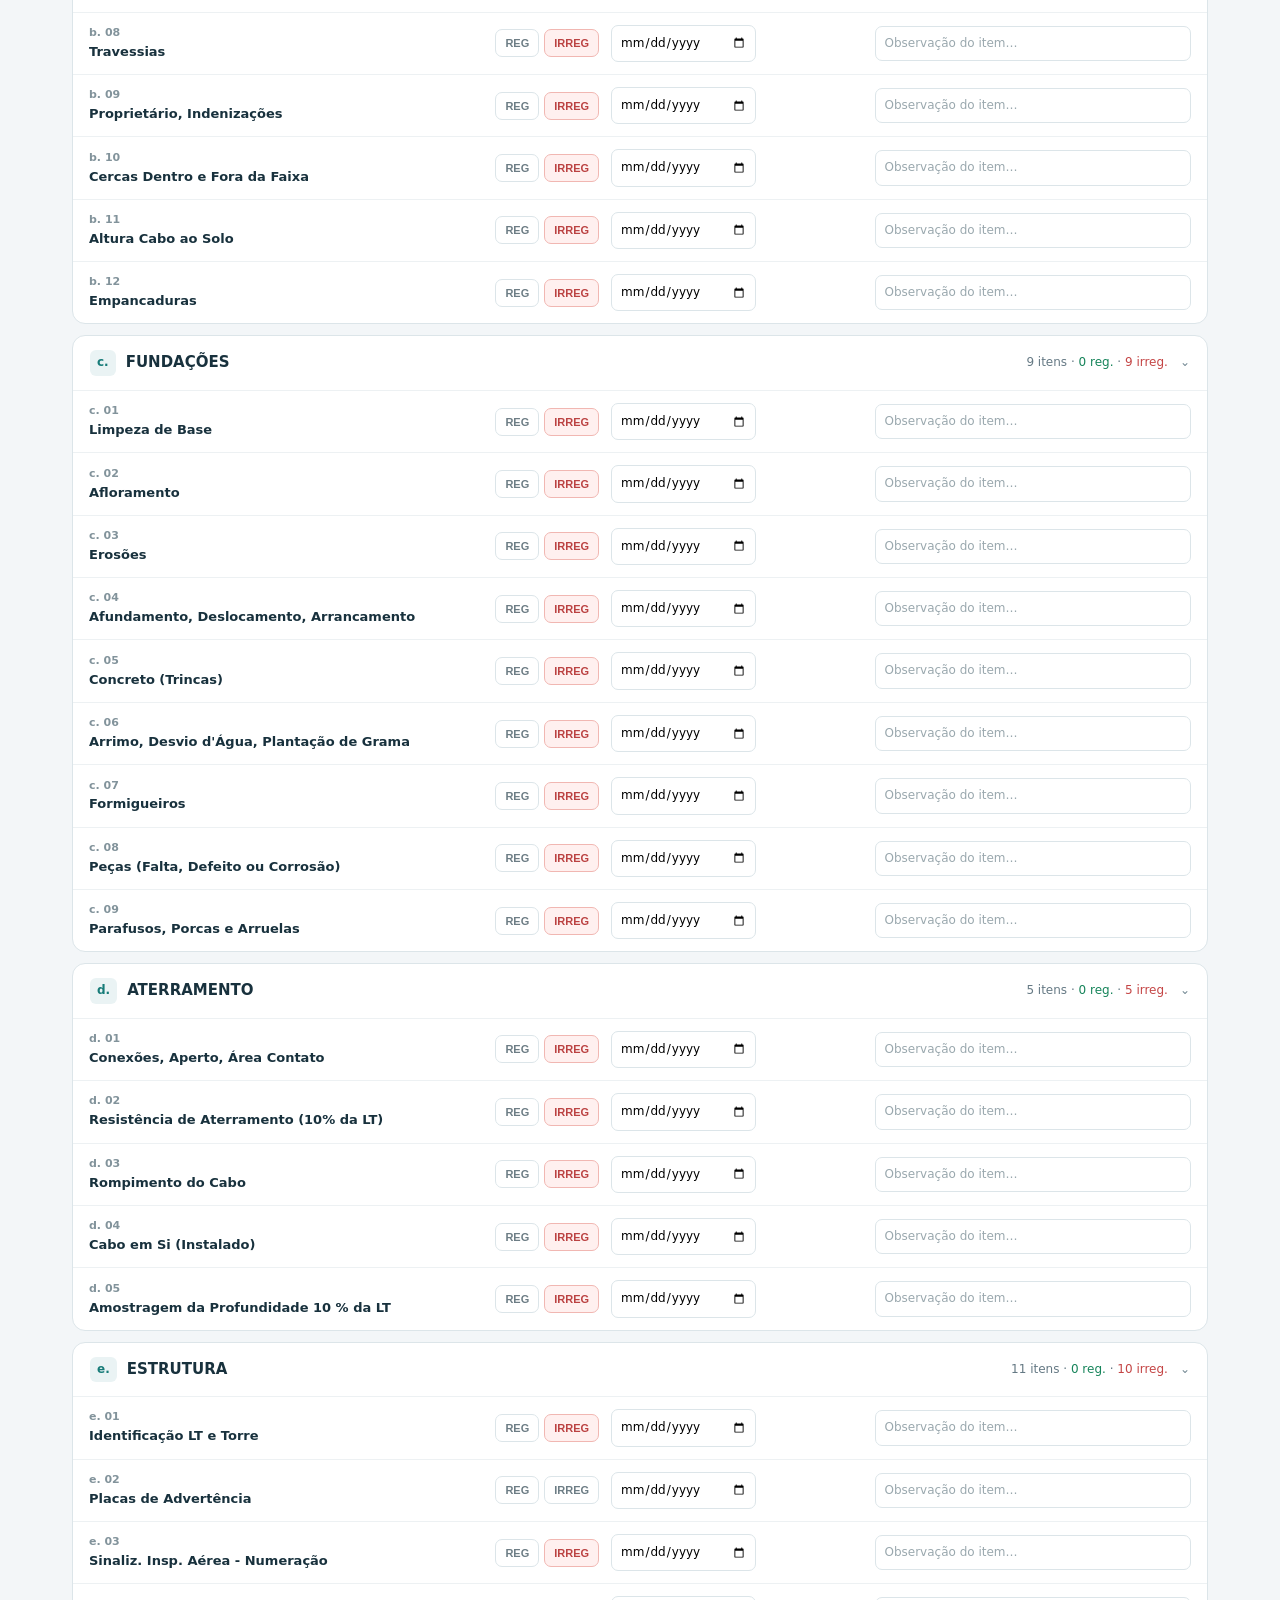
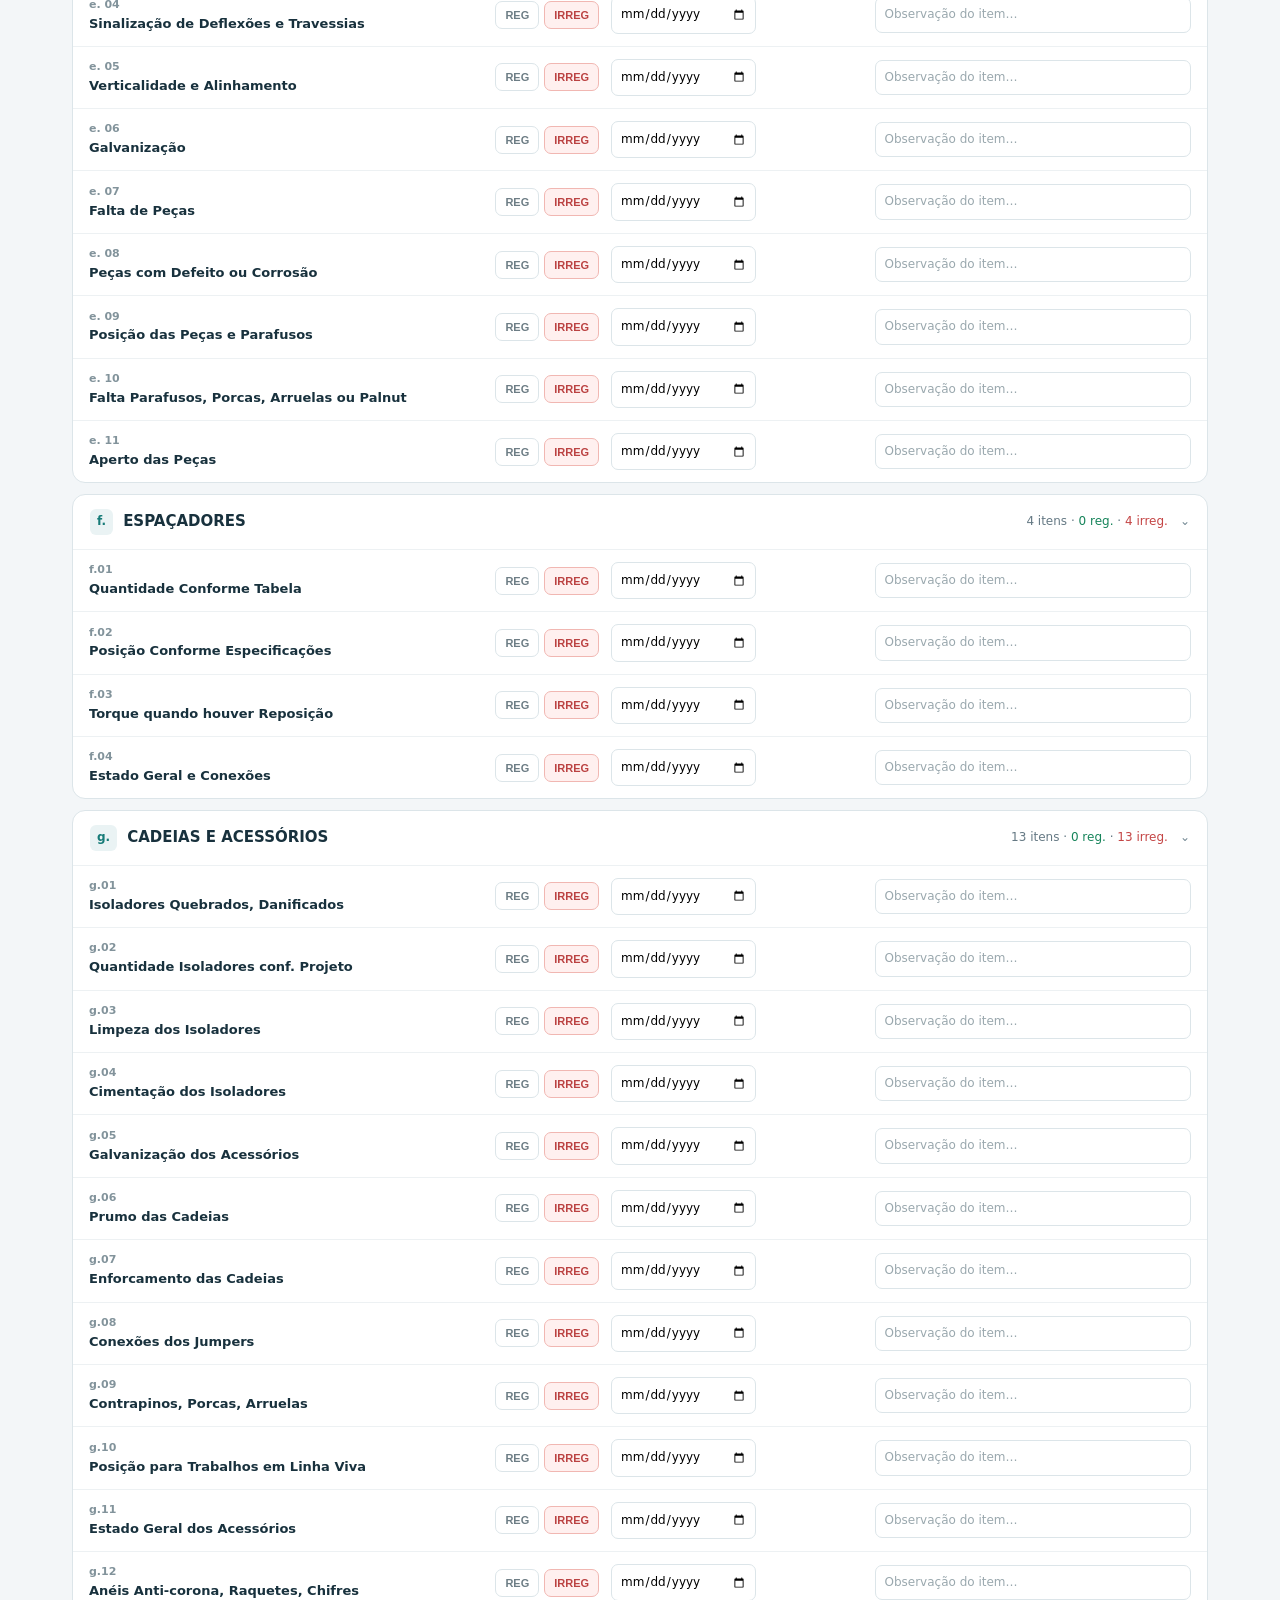
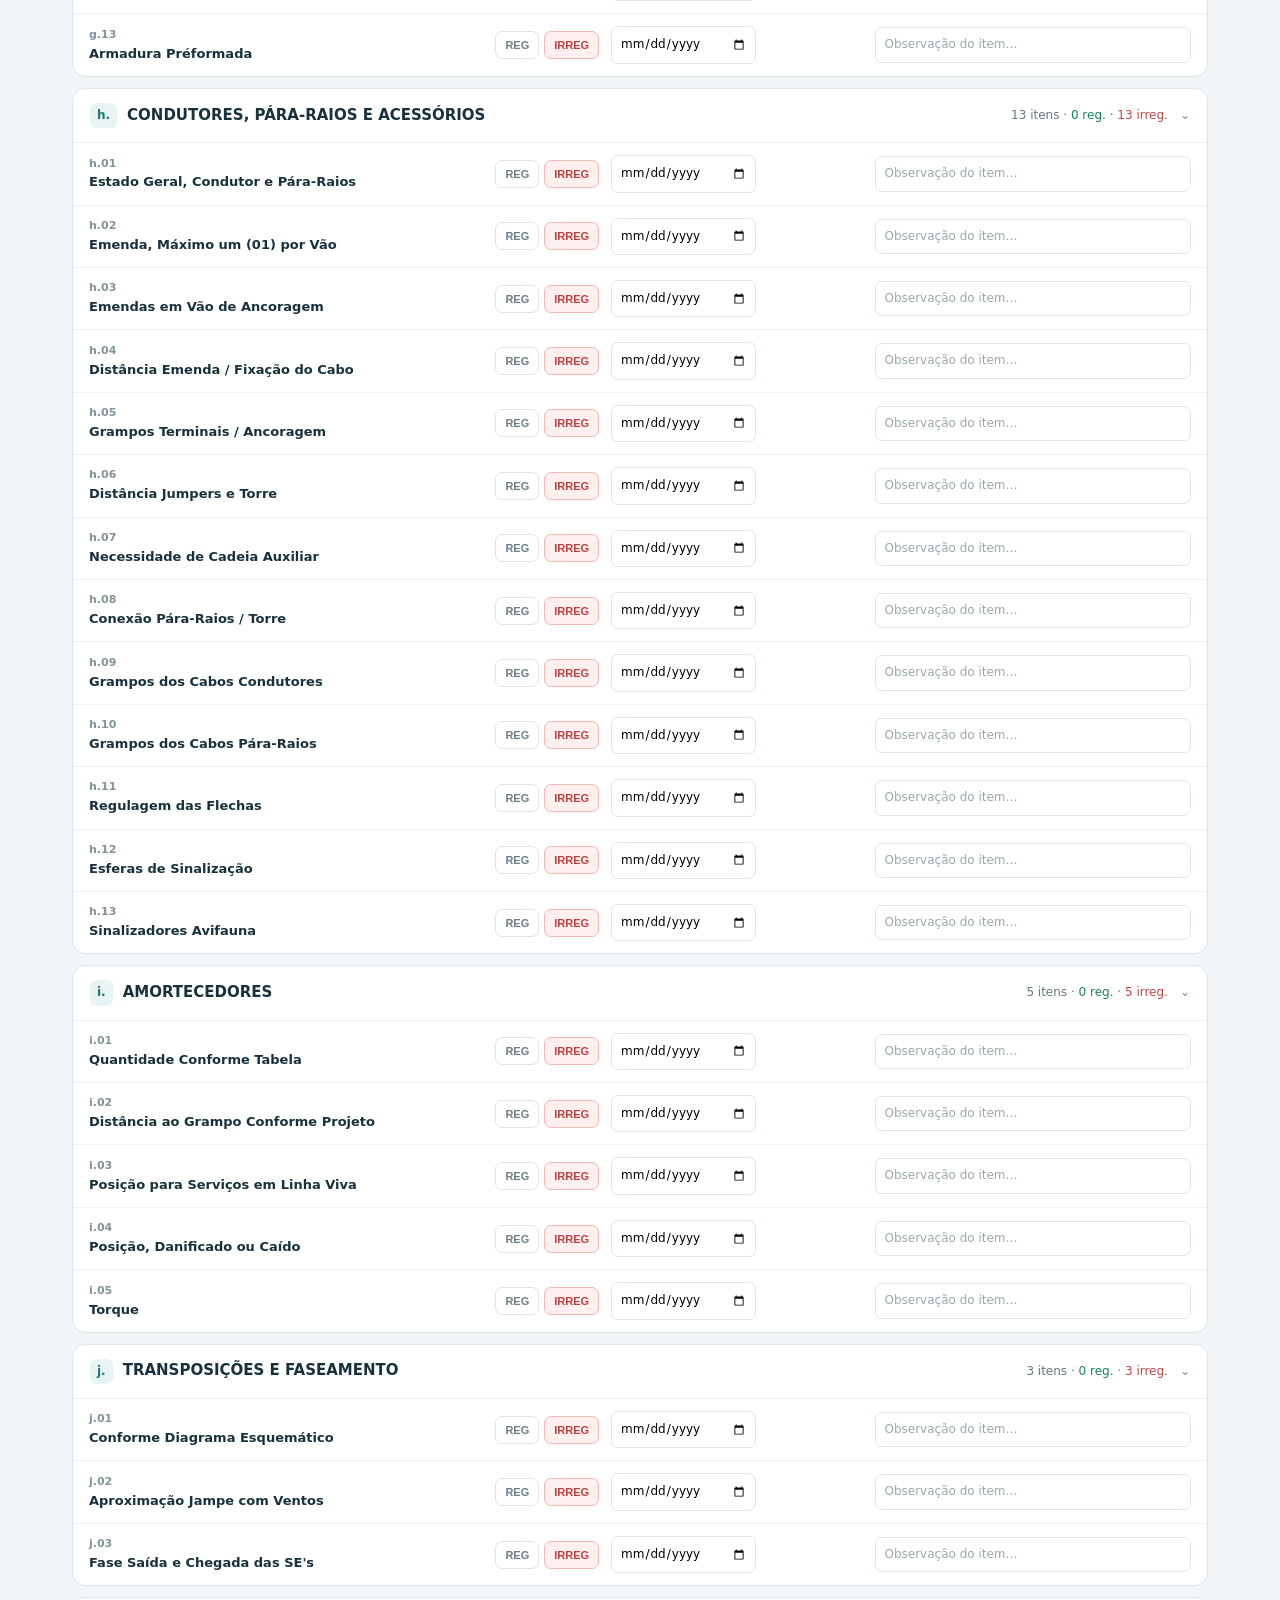
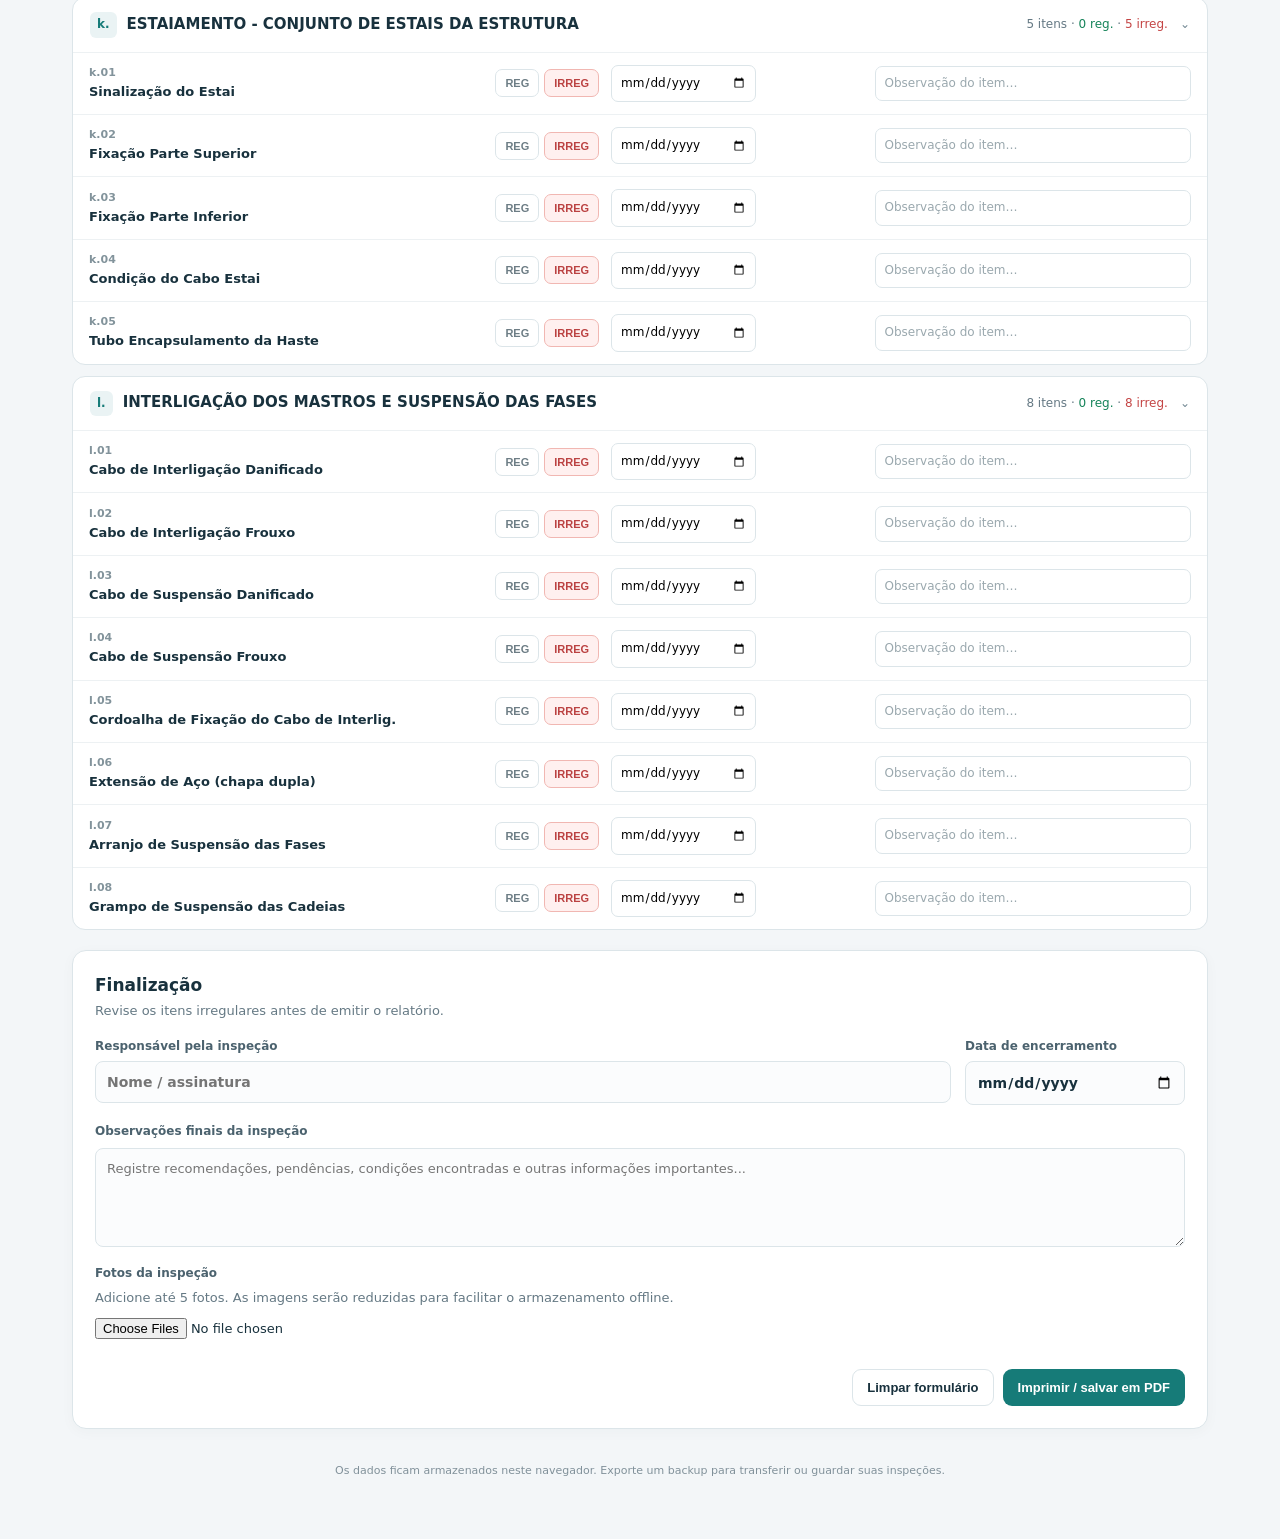
==== commit 705fcc03: "Update index.html" ====
--- a/index.html
+++ b/index.html
@@ -54,4 +54,7 @@
 <footer>Os dados ficam armazenados neste navegador. Exporte um backup para transferir ou guardar suas inspeções.</footer>
 </main>
 <script src="app.js"></script>
-</body></html>+</body></html
+         <img src="assets/logo-mp.png" 
+     alt="MP Engenharia Elétrica"
+     class="logo">
